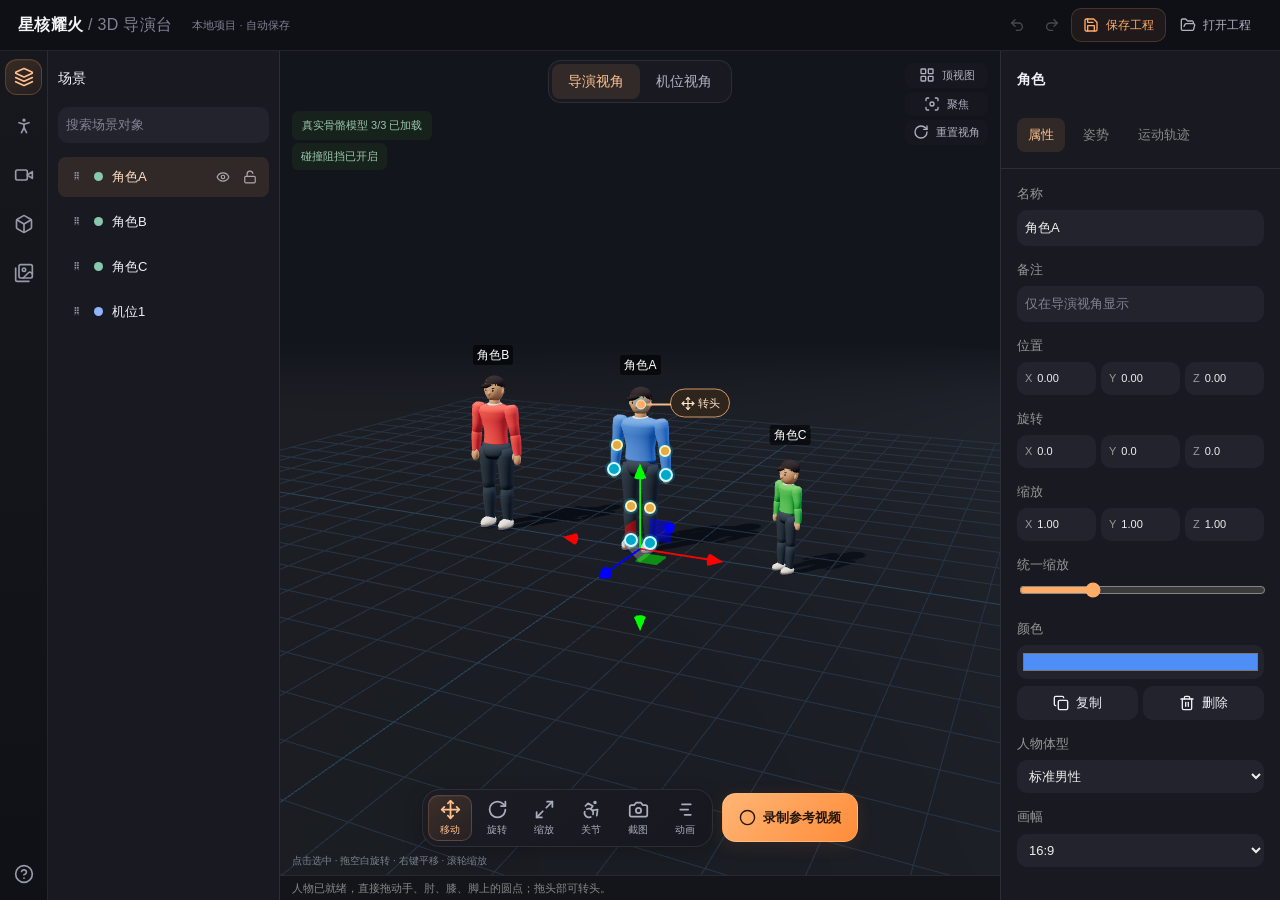
==== index.html @ f8323462 "发布独立的星核耀火 3D 导演台" ====
<!doctype html><html lang="zh-CN"><meta charset="utf-8"><meta name="viewport" content="width=device-width,initial-scale=1"><title>星核耀火 · 3D 导演台</title><meta http-equiv="refresh" content="0;url=./director-studio/"><a href="./director-studio/">打开导演台</a></html>
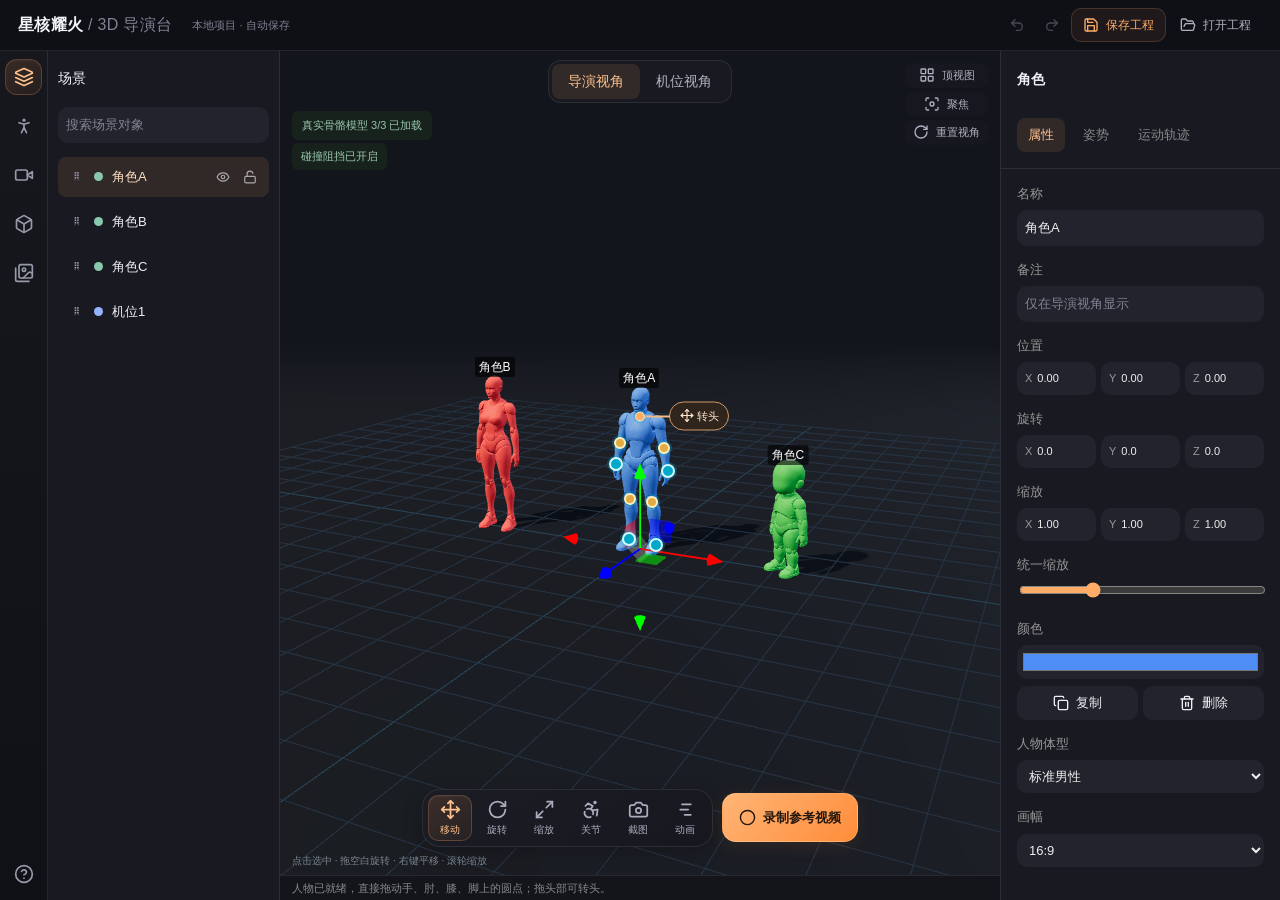
==== commit 006cabfc: "网页版首页直接进入导演台，统一八种细节骨骼模型" ====
--- a/index.html
+++ b/index.html
@@ -1 +1,9 @@
-<!doctype html><html lang="zh-CN"><meta charset="utf-8"><meta name="viewport" content="width=device-width,initial-scale=1"><title>星核耀火 · 3D 导演台</title><meta http-equiv="refresh" content="0;url=./director-studio/"><a href="./director-studio/">打开导演台</a></html>+<!doctype html><html lang="zh-CN"><head><base href="./director-studio/"><meta charset="utf-8"><meta name="viewport" content="width=device-width,initial-scale=1"><title>3D 导演台 · 星核耀火</title><link rel="stylesheet" href="./ui/studio.css"><link rel="stylesheet" href="./ui/brand.css"></head><body>
+<header><span>星核耀火 <span style="color:#7f8293;font-weight:400">/ 3D 导演台</span></span><span class="project-title">本地项目 · 自动保存</span><div class="actions"><button id="undo" title="撤销 ⌘Z">↶</button><button id="redo" title="重做 ⇧⌘Z">↷</button><button id="export-project">保存工程</button><button id="import-project">打开工程</button><input id="project-file" type="file" accept=".json" hidden></div></header>
+<main><nav class="rail"><button data-panel="scene" title="场景" aria-label="场景">▱</button><button data-panel="actors" title="添加角色" aria-label="添加角色">♙</button><button data-panel="cameras" title="添加机位" aria-label="添加机位">▣</button><button data-panel="props" title="道具" aria-label="道具">▧</button><button data-panel="media" title="参考素材" aria-label="参考素材">▨</button><button id="help" title="使用帮助">?</button></nav>
+<aside class="objects"><h2 id="library-title">场景</h2><div id="scene-panel"><input id="search" placeholder="搜索场景对象" aria-label="搜索场景对象"><div id="objects"></div></div><div id="asset-panel" hidden><div id="asset-grid"></div></div><div id="camera-panel" hidden><p>调整导演视角后，点击下方创建机位。</p><button id="add-camera">＋ 取当前视角</button><select id="camera-list" aria-label="选择机位"></select></div><div id="media-panel" hidden><div id="media"></div></div><div hidden><select id="asset"><option value="adult">成人</option></select><button id="add">添加</button></div></aside>
+<section class="workspace"><div id="stage"><div id="collision-state">碰撞检查准备中…</div><div id="model-state" role="status">正在加载真实人物…</div><div id="labels"></div><div class="view-switch segments"><button id="director" aria-pressed="true">导演视角</button><button id="view-camera" aria-pressed="false">机位视角</button></div><div class="view-tools"><button id="top-view">顶视图</button><button id="focus">聚焦</button><button id="reset-view">重置视角</button></div><div id="route-tools" hidden><span id="route-hint"></span><button id="undo-point">撤回一笔</button><button id="finish-route">完成</button><button id="cancel-route">取消</button></div><span id="stage-tip">点击选中 · 拖空白旋转 · 右键平移 · 滚轮缩放</span><div class="floating-tools"><div class="tool-group"><button data-mode="translate" aria-pressed="true" title="移动 W">↖<small>移动</small></button><button data-mode="rotate" title="旋转 E">⟳<small>旋转</small></button><button data-mode="scale" title="缩放 R">⤢<small>缩放</small></button><button id="edit-joints" title="调整人物关节">♙<small>关节</small></button><button id="capture" title="截图">▣<small>截图</small></button><button id="timeline-toggle" title="动画时间轴">◴<small>动画</small></button></div><button id="record" class="record">录制参考视频</button></div><div id="context-menu" hidden></div><div id="joint-handles"></div></div>
+<section id="timeline" hidden><div class="transport"><button id="play">▶ 播放</button><button id="rewind">↺</button><input id="seek" type="range" min="0" max="6" step=".01" value="0" aria-label="播放进度"><output id="clock">0.0 / 6.0 秒</output><button id="timeline-close">收起</button></div><div class="clip-tools"><label>总时长（秒）<input id="total-sec" type="number" min=".2" step=".1"></label><label>片段时长（秒）<input id="clip-sec" type="number" min=".2" step=".1"></label><input id="clip-color" type="color" title="片段颜色" aria-label="片段颜色"><button id="split-clip">分割</button><button id="remove-clip">删除片段</button></div><div id="tracks" class="tracks"></div></section><div id="status" role="status">选中人物 → 姿势 → 拖动手脚控制点；右键可快速切换姿势。</div></section>
+<aside class="inspector"><h2 id="selected-title">角色</h2><div class="inspector-tabs"><button data-tab="properties" aria-pressed="true">属性</button><button data-tab="pose">姿势</button><button data-tab="motion">运动轨迹</button></div><section id="properties-tab"><label>名称<input id="name" maxlength="24"></label><label>备注<input id="note" maxlength="48" placeholder="仅在导演视角显示"></label><label>位置</label><div class="coordinates"><label>X<input id="x" type="number" step=".1"></label><label>Y<input id="y" type="number" step=".1"></label><label>Z<input id="z" type="number" step=".1"></label></div><label>旋转</label><div class="coordinates"><label>X<input id="rx" type="number" step="5"></label><label>Y<input id="ry" type="number" step="5"></label><label>Z<input id="rz" type="number" step="5"></label></div><label>缩放</label><div class="coordinates"><label>X<input id="sx" type="number" step=".1" min=".1"></label><label>Y<input id="sy" type="number" step=".1" min=".1"></label><label>Z<input id="sz" type="number" step=".1" min=".1"></label></div><label>统一缩放<input id="uniform-scale" type="range" min=".2" max="3" step=".01" value="1"></label><label>颜色<input id="actor-color" type="color" value="#4f8ef7"></label><div class="row"><button id="duplicate">复制</button><button id="delete">删除</button></div><div id="actor-tools"><label>人物体型<select id="actor-age"></select></label></div><div id="camera-tools" hidden><label>焦距 <span id="focal-label"></span><input id="focal" type="range" min="16" max="90" value="35"></label><label>注视对象<select id="look-at"></select></label><div id="preview"></div><label>运镜<select id="cam-move"><option value="push">推近</option><option value="pull">拉远</option><option value="slide">横移</option><option value="orbit">环绕</option></select></label><button id="add-shot">添加运镜片段</button><button id="camera-key">记录当前机位到时间轴</button></div><div id="prop-tools" hidden><button id="use-prop" hidden></button><button id="door" hidden>打开车门</button></div><label>画幅<select id="aspect"><option>16:9</option><option>9:16</option><option>1:1</option></select></label></section>
+<section id="pose-tab" hidden><button id="animate-pose">把当前姿势做成动作</button><label>姿势预设</label><div id="pose-grid"></div><div hidden><select id="pose"></select><select id="joint"></select><input id="joint-angle" type="range" min="-160" max="160"></div><div class="pose-help">拖动手、肘、膝、脚圆点调整姿势，拖头部圆点转头；下方滑块可精确微调。</div><button id="reset-pose">重置为站立</button><div id="joint-controls"></div></section>
+<section id="motion-tab" hidden><div id="motion-tools"><button id="draw-route">铅笔画轨迹</button><p>按住地面画路线，松开可续画，点完成保存。</p><div class="coordinates two"><label>开始（秒）<input id="begin" type="number" min="0" step=".1"></label><label>用时（秒）<input id="seconds" type="number" min=".2" step=".1"></label></div><button id="clear-route">清除路线</button></div></section></aside></main><script type="module" src="./studio.js?v=detail1"></script></body></html>
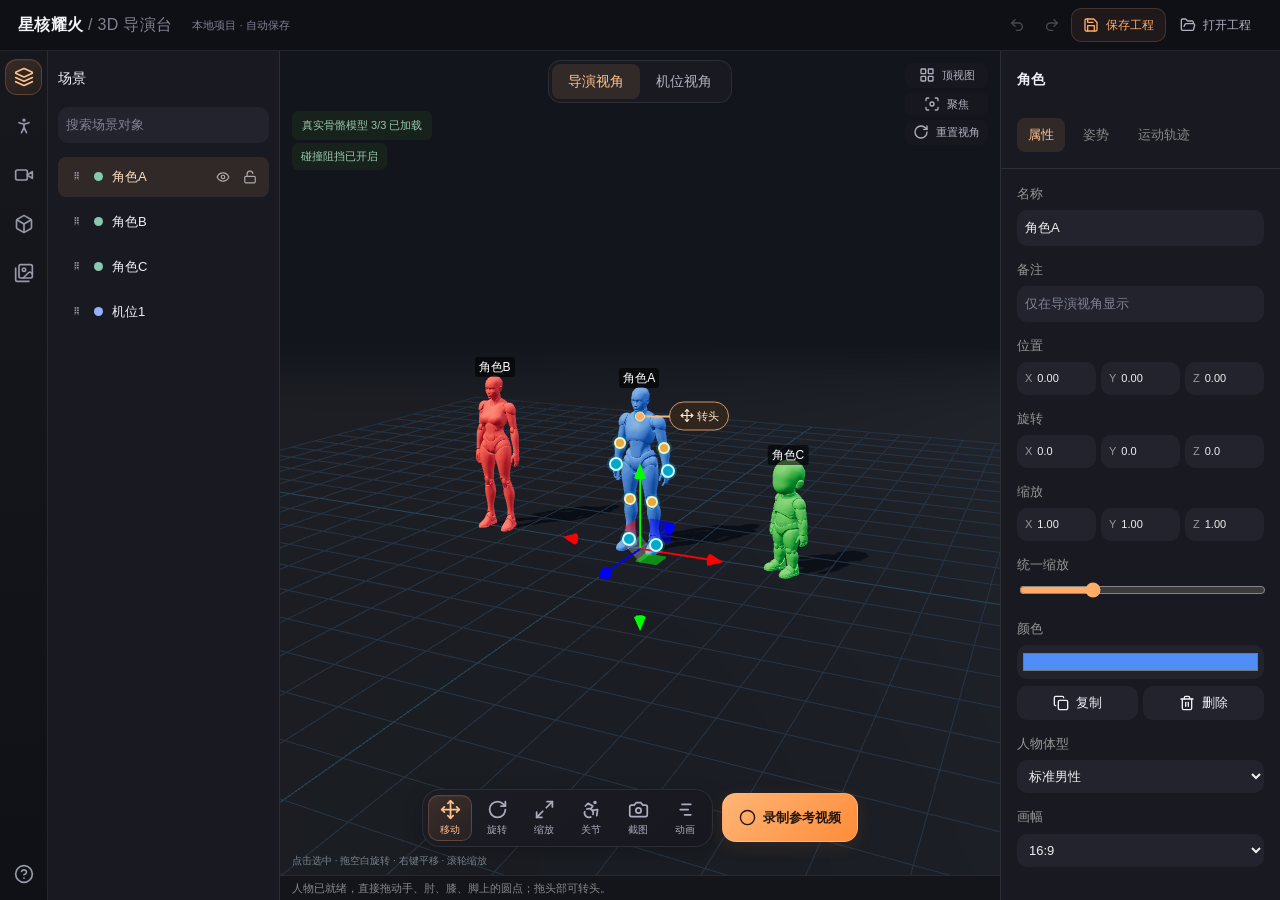
==== commit 4c12dbae: "修复姿势切换误回退，改善人物走位、缩放及右键操作" ====
--- a/index.html
+++ b/index.html
@@ -6,4 +6,4 @@
 <section id="timeline" hidden><div class="transport"><button id="play">▶ 播放</button><button id="rewind">↺</button><input id="seek" type="range" min="0" max="6" step=".01" value="0" aria-label="播放进度"><output id="clock">0.0 / 6.0 秒</output><button id="timeline-close">收起</button></div><div class="clip-tools"><label>总时长（秒）<input id="total-sec" type="number" min=".2" step=".1"></label><label>片段时长（秒）<input id="clip-sec" type="number" min=".2" step=".1"></label><input id="clip-color" type="color" title="片段颜色" aria-label="片段颜色"><button id="split-clip">分割</button><button id="remove-clip">删除片段</button></div><div id="tracks" class="tracks"></div></section><div id="status" role="status">选中人物 → 姿势 → 拖动手脚控制点；右键可快速切换姿势。</div></section>
 <aside class="inspector"><h2 id="selected-title">角色</h2><div class="inspector-tabs"><button data-tab="properties" aria-pressed="true">属性</button><button data-tab="pose">姿势</button><button data-tab="motion">运动轨迹</button></div><section id="properties-tab"><label>名称<input id="name" maxlength="24"></label><label>备注<input id="note" maxlength="48" placeholder="仅在导演视角显示"></label><label>位置</label><div class="coordinates"><label>X<input id="x" type="number" step=".1"></label><label>Y<input id="y" type="number" step=".1"></label><label>Z<input id="z" type="number" step=".1"></label></div><label>旋转</label><div class="coordinates"><label>X<input id="rx" type="number" step="5"></label><label>Y<input id="ry" type="number" step="5"></label><label>Z<input id="rz" type="number" step="5"></label></div><label>缩放</label><div class="coordinates"><label>X<input id="sx" type="number" step=".1" min=".1"></label><label>Y<input id="sy" type="number" step=".1" min=".1"></label><label>Z<input id="sz" type="number" step=".1" min=".1"></label></div><label>统一缩放<input id="uniform-scale" type="range" min=".2" max="3" step=".01" value="1"></label><label>颜色<input id="actor-color" type="color" value="#4f8ef7"></label><div class="row"><button id="duplicate">复制</button><button id="delete">删除</button></div><div id="actor-tools"><label>人物体型<select id="actor-age"></select></label></div><div id="camera-tools" hidden><label>焦距 <span id="focal-label"></span><input id="focal" type="range" min="16" max="90" value="35"></label><label>注视对象<select id="look-at"></select></label><div id="preview"></div><label>运镜<select id="cam-move"><option value="push">推近</option><option value="pull">拉远</option><option value="slide">横移</option><option value="orbit">环绕</option></select></label><button id="add-shot">添加运镜片段</button><button id="camera-key">记录当前机位到时间轴</button></div><div id="prop-tools" hidden><button id="use-prop" hidden></button><button id="door" hidden>打开车门</button></div><label>画幅<select id="aspect"><option>16:9</option><option>9:16</option><option>1:1</option></select></label></section>
 <section id="pose-tab" hidden><button id="animate-pose">把当前姿势做成动作</button><label>姿势预设</label><div id="pose-grid"></div><div hidden><select id="pose"></select><select id="joint"></select><input id="joint-angle" type="range" min="-160" max="160"></div><div class="pose-help">拖动手、肘、膝、脚圆点调整姿势，拖头部圆点转头；下方滑块可精确微调。</div><button id="reset-pose">重置为站立</button><div id="joint-controls"></div></section>
-<section id="motion-tab" hidden><div id="motion-tools"><button id="draw-route">铅笔画轨迹</button><p>按住地面画路线，松开可续画，点完成保存。</p><div class="coordinates two"><label>开始（秒）<input id="begin" type="number" min="0" step=".1"></label><label>用时（秒）<input id="seconds" type="number" min=".2" step=".1"></label></div><button id="clear-route">清除路线</button></div></section></aside></main><script type="module" src="./studio.js?v=detail1"></script></body></html>
+<section id="motion-tab" hidden><div id="motion-tools"><button id="draw-route">铅笔画轨迹</button><p>按住地面画路线，松开可续画，点完成保存。</p><div class="coordinates two"><label>开始（秒）<input id="begin" type="number" min="0" step=".1"></label><label>用时（秒）<input id="seconds" type="number" min=".2" step=".1"></label></div><button id="clear-route">清除路线</button></div></section></aside></main><script type="module" src="./studio.js?v=posefix2"></script></body></html>
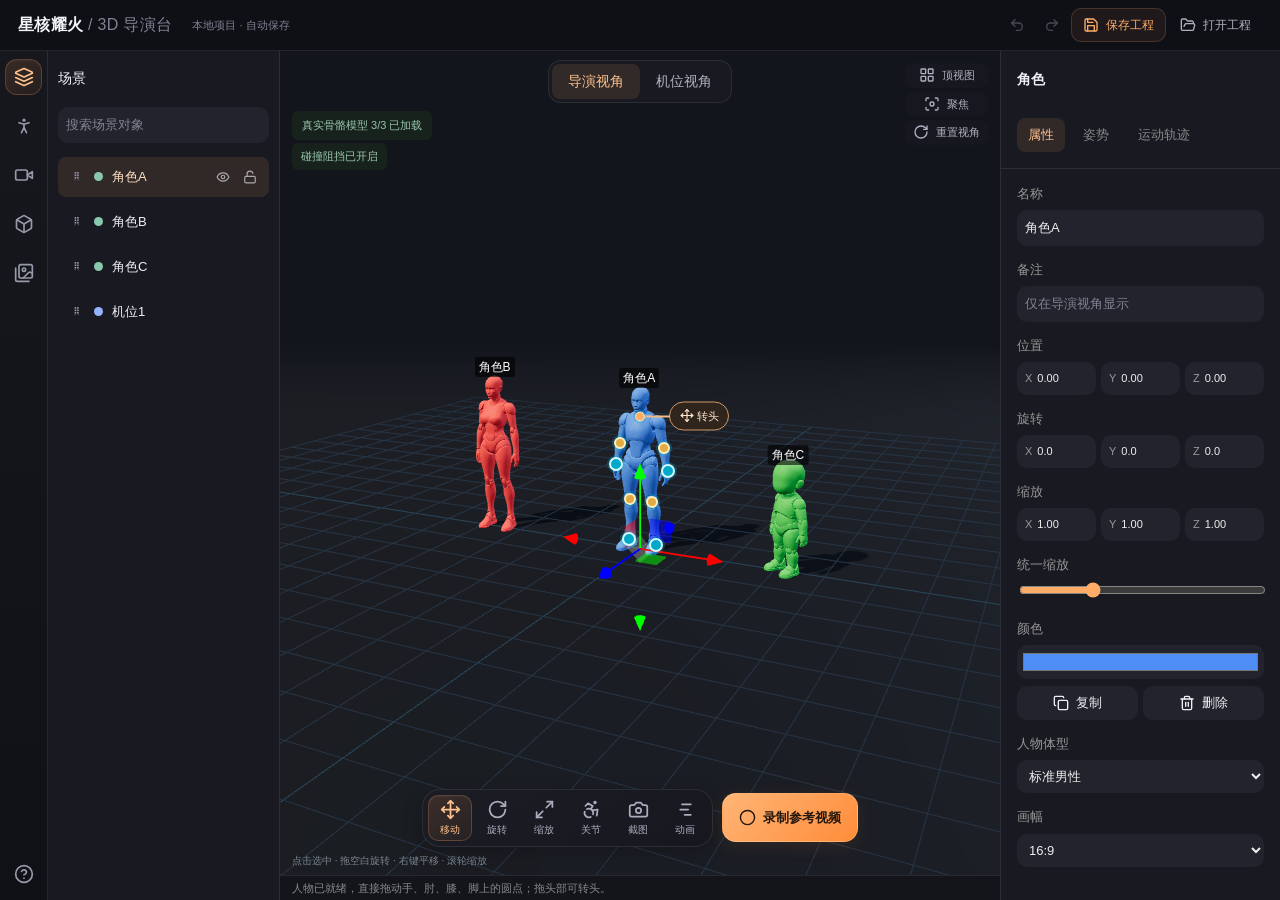
==== commit 1ae9b3f6: "恢复人物中心三轴旋转，校正抱臂手掌碰撞与行走脚底接触" ====
--- a/index.html
+++ b/index.html
@@ -6,4 +6,4 @@
 <section id="timeline" hidden><div class="transport"><button id="play">▶ 播放</button><button id="rewind">↺</button><input id="seek" type="range" min="0" max="6" step=".01" value="0" aria-label="播放进度"><output id="clock">0.0 / 6.0 秒</output><button id="timeline-close">收起</button></div><div class="clip-tools"><label>总时长（秒）<input id="total-sec" type="number" min=".2" step=".1"></label><label>片段时长（秒）<input id="clip-sec" type="number" min=".2" step=".1"></label><input id="clip-color" type="color" title="片段颜色" aria-label="片段颜色"><button id="split-clip">分割</button><button id="remove-clip">删除片段</button></div><div id="tracks" class="tracks"></div></section><div id="status" role="status">选中人物 → 姿势 → 拖动手脚控制点；右键可快速切换姿势。</div></section>
 <aside class="inspector"><h2 id="selected-title">角色</h2><div class="inspector-tabs"><button data-tab="properties" aria-pressed="true">属性</button><button data-tab="pose">姿势</button><button data-tab="motion">运动轨迹</button></div><section id="properties-tab"><label>名称<input id="name" maxlength="24"></label><label>备注<input id="note" maxlength="48" placeholder="仅在导演视角显示"></label><label>位置</label><div class="coordinates"><label>X<input id="x" type="number" step=".1"></label><label>Y<input id="y" type="number" step=".1"></label><label>Z<input id="z" type="number" step=".1"></label></div><label>旋转</label><div class="coordinates"><label>X<input id="rx" type="number" step="5"></label><label>Y<input id="ry" type="number" step="5"></label><label>Z<input id="rz" type="number" step="5"></label></div><label>缩放</label><div class="coordinates"><label>X<input id="sx" type="number" step=".1" min=".1"></label><label>Y<input id="sy" type="number" step=".1" min=".1"></label><label>Z<input id="sz" type="number" step=".1" min=".1"></label></div><label>统一缩放<input id="uniform-scale" type="range" min=".2" max="3" step=".01" value="1"></label><label>颜色<input id="actor-color" type="color" value="#4f8ef7"></label><div class="row"><button id="duplicate">复制</button><button id="delete">删除</button></div><div id="actor-tools"><label>人物体型<select id="actor-age"></select></label></div><div id="camera-tools" hidden><label>焦距 <span id="focal-label"></span><input id="focal" type="range" min="16" max="90" value="35"></label><label>注视对象<select id="look-at"></select></label><div id="preview"></div><label>运镜<select id="cam-move"><option value="push">推近</option><option value="pull">拉远</option><option value="slide">横移</option><option value="orbit">环绕</option></select></label><button id="add-shot">添加运镜片段</button><button id="camera-key">记录当前机位到时间轴</button></div><div id="prop-tools" hidden><button id="use-prop" hidden></button><button id="door" hidden>打开车门</button></div><label>画幅<select id="aspect"><option>16:9</option><option>9:16</option><option>1:1</option></select></label></section>
 <section id="pose-tab" hidden><button id="animate-pose">把当前姿势做成动作</button><label>姿势预设</label><div id="pose-grid"></div><div hidden><select id="pose"></select><select id="joint"></select><input id="joint-angle" type="range" min="-160" max="160"></div><div class="pose-help">拖动手、肘、膝、脚圆点调整姿势，拖头部圆点转头；下方滑块可精确微调。</div><button id="reset-pose">重置为站立</button><div id="joint-controls"></div></section>
-<section id="motion-tab" hidden><div id="motion-tools"><button id="draw-route">铅笔画轨迹</button><p>按住地面画路线，松开可续画，点完成保存。</p><div class="coordinates two"><label>开始（秒）<input id="begin" type="number" min="0" step=".1"></label><label>用时（秒）<input id="seconds" type="number" min=".2" step=".1"></label></div><button id="clear-route">清除路线</button></div></section></aside></main><script type="module" src="./studio.js?v=posefix2"></script></body></html>
+<section id="motion-tab" hidden><div id="motion-tools"><button id="draw-route">铅笔画轨迹</button><p>按住地面画路线，松开可续画，点完成保存。</p><div class="coordinates two"><label>开始（秒）<input id="begin" type="number" min="0" step=".1"></label><label>用时（秒）<input id="seconds" type="number" min=".2" step=".1"></label></div><button id="clear-route">清除路线</button></div></section></aside></main><script type="module" src="./studio.js?v=gait3"></script></body></html>
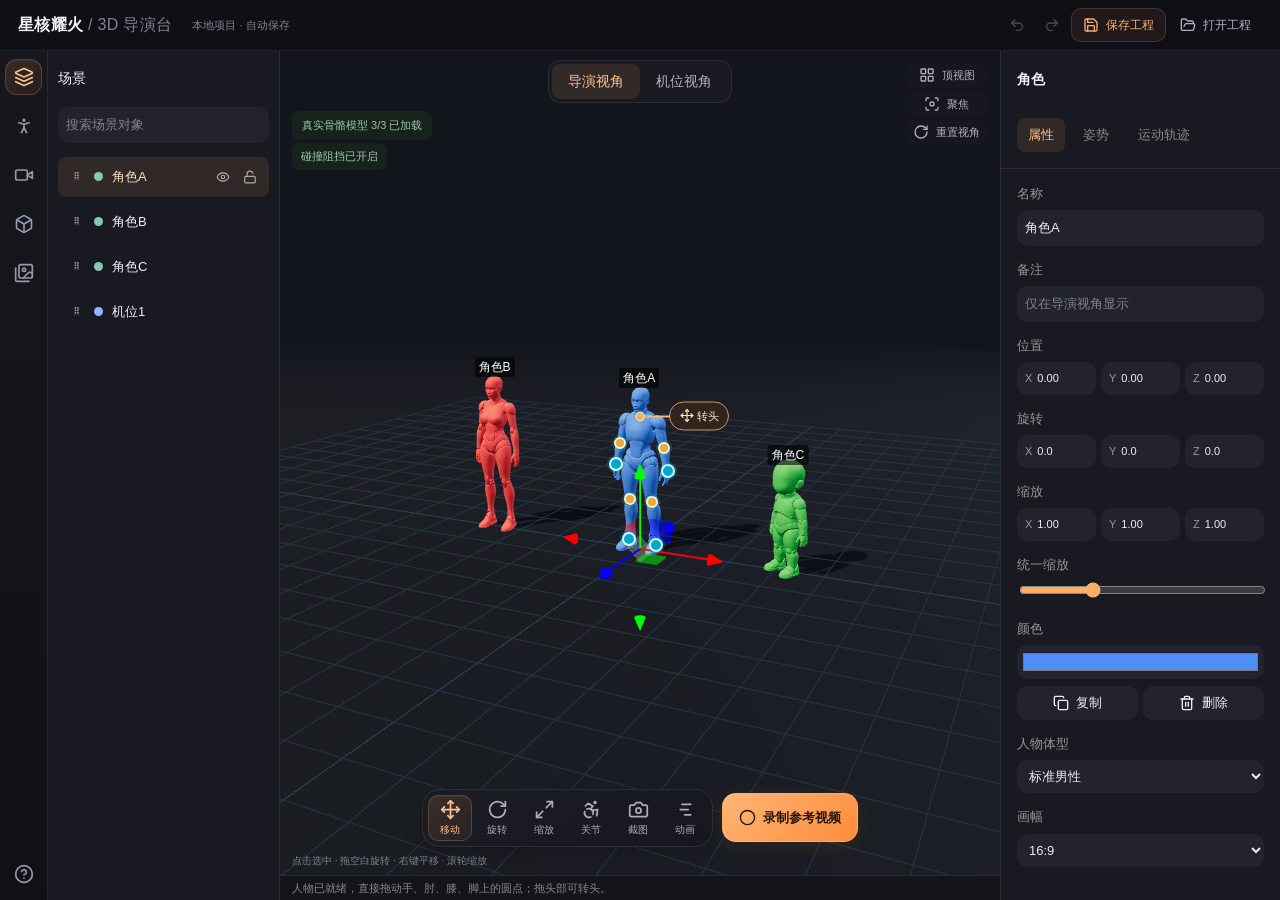
==== commit 49458628: "以胸部坐标和多轴约束限制人物极端后伸，替换自由旋转拖动求解" ====
--- a/index.html
+++ b/index.html
@@ -6,4 +6,4 @@
 <section id="timeline" hidden><div class="transport"><button id="play">▶ 播放</button><button id="rewind">↺</button><input id="seek" type="range" min="0" max="6" step=".01" value="0" aria-label="播放进度"><output id="clock">0.0 / 6.0 秒</output><button id="timeline-close">收起</button></div><div class="clip-tools"><label>总时长（秒）<input id="total-sec" type="number" min=".2" step=".1"></label><label>片段时长（秒）<input id="clip-sec" type="number" min=".2" step=".1"></label><input id="clip-color" type="color" title="片段颜色" aria-label="片段颜色"><button id="split-clip">分割</button><button id="remove-clip">删除片段</button></div><div id="tracks" class="tracks"></div></section><div id="status" role="status">选中人物 → 姿势 → 拖动手脚控制点；右键可快速切换姿势。</div></section>
 <aside class="inspector"><h2 id="selected-title">角色</h2><div class="inspector-tabs"><button data-tab="properties" aria-pressed="true">属性</button><button data-tab="pose">姿势</button><button data-tab="motion">运动轨迹</button></div><section id="properties-tab"><label>名称<input id="name" maxlength="24"></label><label>备注<input id="note" maxlength="48" placeholder="仅在导演视角显示"></label><label>位置</label><div class="coordinates"><label>X<input id="x" type="number" step=".1"></label><label>Y<input id="y" type="number" step=".1"></label><label>Z<input id="z" type="number" step=".1"></label></div><label>旋转</label><div class="coordinates"><label>X<input id="rx" type="number" step="5"></label><label>Y<input id="ry" type="number" step="5"></label><label>Z<input id="rz" type="number" step="5"></label></div><label>缩放</label><div class="coordinates"><label>X<input id="sx" type="number" step=".1" min=".1"></label><label>Y<input id="sy" type="number" step=".1" min=".1"></label><label>Z<input id="sz" type="number" step=".1" min=".1"></label></div><label>统一缩放<input id="uniform-scale" type="range" min=".2" max="3" step=".01" value="1"></label><label>颜色<input id="actor-color" type="color" value="#4f8ef7"></label><div class="row"><button id="duplicate">复制</button><button id="delete">删除</button></div><div id="actor-tools"><label>人物体型<select id="actor-age"></select></label></div><div id="camera-tools" hidden><label>焦距 <span id="focal-label"></span><input id="focal" type="range" min="16" max="90" value="35"></label><label>注视对象<select id="look-at"></select></label><div id="preview"></div><label>运镜<select id="cam-move"><option value="push">推近</option><option value="pull">拉远</option><option value="slide">横移</option><option value="orbit">环绕</option></select></label><button id="add-shot">添加运镜片段</button><button id="camera-key">记录当前机位到时间轴</button></div><div id="prop-tools" hidden><button id="use-prop" hidden></button><button id="door" hidden>打开车门</button></div><label>画幅<select id="aspect"><option>16:9</option><option>9:16</option><option>1:1</option></select></label></section>
 <section id="pose-tab" hidden><button id="animate-pose">把当前姿势做成动作</button><label>姿势预设</label><div id="pose-grid"></div><div hidden><select id="pose"></select><select id="joint"></select><input id="joint-angle" type="range" min="-160" max="160"></div><div class="pose-help">拖动手、肘、膝、脚圆点调整姿势，拖头部圆点转头；下方滑块可精确微调。</div><button id="reset-pose">重置为站立</button><div id="joint-controls"></div></section>
-<section id="motion-tab" hidden><div id="motion-tools"><button id="draw-route">铅笔画轨迹</button><p>按住地面画路线，松开可续画，点完成保存。</p><div class="coordinates two"><label>开始（秒）<input id="begin" type="number" min="0" step=".1"></label><label>用时（秒）<input id="seconds" type="number" min=".2" step=".1"></label></div><button id="clear-route">清除路线</button></div></section></aside></main><script type="module" src="./studio.js?v=gait3"></script></body></html>
+<section id="motion-tab" hidden><div id="motion-tools"><button id="draw-route">铅笔画轨迹</button><p>按住地面画路线，松开可续画，点完成保存。</p><div class="coordinates two"><label>开始（秒）<input id="begin" type="number" min="0" step=".1"></label><label>用时（秒）<input id="seconds" type="number" min=".2" step=".1"></label></div><button id="clear-route">清除路线</button></div></section></aside></main><script type="module" src="./studio.js?v=reach4"></script></body></html>
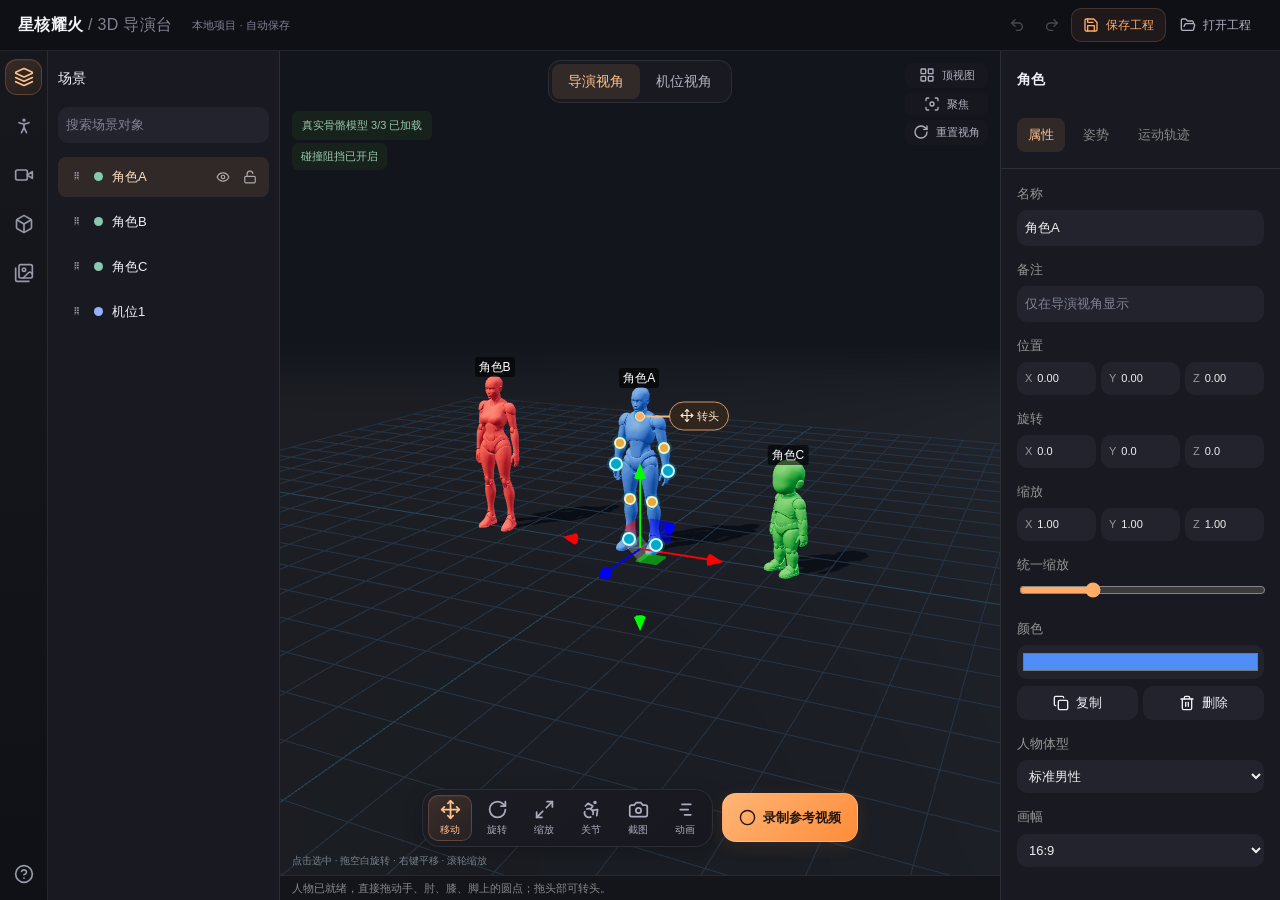
==== commit 8289e1cb: "修正混合权重区域的挤压拉伸，并分散肩臂轴向扭转" ====
--- a/index.html
+++ b/index.html
@@ -6,4 +6,4 @@
 <section id="timeline" hidden><div class="transport"><button id="play">▶ 播放</button><button id="rewind">↺</button><input id="seek" type="range" min="0" max="6" step=".01" value="0" aria-label="播放进度"><output id="clock">0.0 / 6.0 秒</output><button id="timeline-close">收起</button></div><div class="clip-tools"><label>总时长（秒）<input id="total-sec" type="number" min=".2" step=".1"></label><label>片段时长（秒）<input id="clip-sec" type="number" min=".2" step=".1"></label><input id="clip-color" type="color" title="片段颜色" aria-label="片段颜色"><button id="split-clip">分割</button><button id="remove-clip">删除片段</button></div><div id="tracks" class="tracks"></div></section><div id="status" role="status">选中人物 → 姿势 → 拖动手脚控制点；右键可快速切换姿势。</div></section>
 <aside class="inspector"><h2 id="selected-title">角色</h2><div class="inspector-tabs"><button data-tab="properties" aria-pressed="true">属性</button><button data-tab="pose">姿势</button><button data-tab="motion">运动轨迹</button></div><section id="properties-tab"><label>名称<input id="name" maxlength="24"></label><label>备注<input id="note" maxlength="48" placeholder="仅在导演视角显示"></label><label>位置</label><div class="coordinates"><label>X<input id="x" type="number" step=".1"></label><label>Y<input id="y" type="number" step=".1"></label><label>Z<input id="z" type="number" step=".1"></label></div><label>旋转</label><div class="coordinates"><label>X<input id="rx" type="number" step="5"></label><label>Y<input id="ry" type="number" step="5"></label><label>Z<input id="rz" type="number" step="5"></label></div><label>缩放</label><div class="coordinates"><label>X<input id="sx" type="number" step=".1" min=".1"></label><label>Y<input id="sy" type="number" step=".1" min=".1"></label><label>Z<input id="sz" type="number" step=".1" min=".1"></label></div><label>统一缩放<input id="uniform-scale" type="range" min=".2" max="3" step=".01" value="1"></label><label>颜色<input id="actor-color" type="color" value="#4f8ef7"></label><div class="row"><button id="duplicate">复制</button><button id="delete">删除</button></div><div id="actor-tools"><label>人物体型<select id="actor-age"></select></label></div><div id="camera-tools" hidden><label>焦距 <span id="focal-label"></span><input id="focal" type="range" min="16" max="90" value="35"></label><label>注视对象<select id="look-at"></select></label><div id="preview"></div><label>运镜<select id="cam-move"><option value="push">推近</option><option value="pull">拉远</option><option value="slide">横移</option><option value="orbit">环绕</option></select></label><button id="add-shot">添加运镜片段</button><button id="camera-key">记录当前机位到时间轴</button></div><div id="prop-tools" hidden><button id="use-prop" hidden></button><button id="door" hidden>打开车门</button></div><label>画幅<select id="aspect"><option>16:9</option><option>9:16</option><option>1:1</option></select></label></section>
 <section id="pose-tab" hidden><button id="animate-pose">把当前姿势做成动作</button><label>姿势预设</label><div id="pose-grid"></div><div hidden><select id="pose"></select><select id="joint"></select><input id="joint-angle" type="range" min="-160" max="160"></div><div class="pose-help">拖动手、肘、膝、脚圆点调整姿势，拖头部圆点转头；下方滑块可精确微调。</div><button id="reset-pose">重置为站立</button><div id="joint-controls"></div></section>
-<section id="motion-tab" hidden><div id="motion-tools"><button id="draw-route">铅笔画轨迹</button><p>按住地面画路线，松开可续画，点完成保存。</p><div class="coordinates two"><label>开始（秒）<input id="begin" type="number" min="0" step=".1"></label><label>用时（秒）<input id="seconds" type="number" min=".2" step=".1"></label></div><button id="clear-route">清除路线</button></div></section></aside></main><script type="module" src="./studio.js?v=reach4"></script></body></html>
+<section id="motion-tab" hidden><div id="motion-tools"><button id="draw-route">铅笔画轨迹</button><p>按住地面画路线，松开可续画，点完成保存。</p><div class="coordinates two"><label>开始（秒）<input id="begin" type="number" min="0" step=".1"></label><label>用时（秒）<input id="seconds" type="number" min=".2" step=".1"></label></div><button id="clear-route">清除路线</button></div></section></aside></main><script type="module" src="./studio.js?v=skin5"></script></body></html>
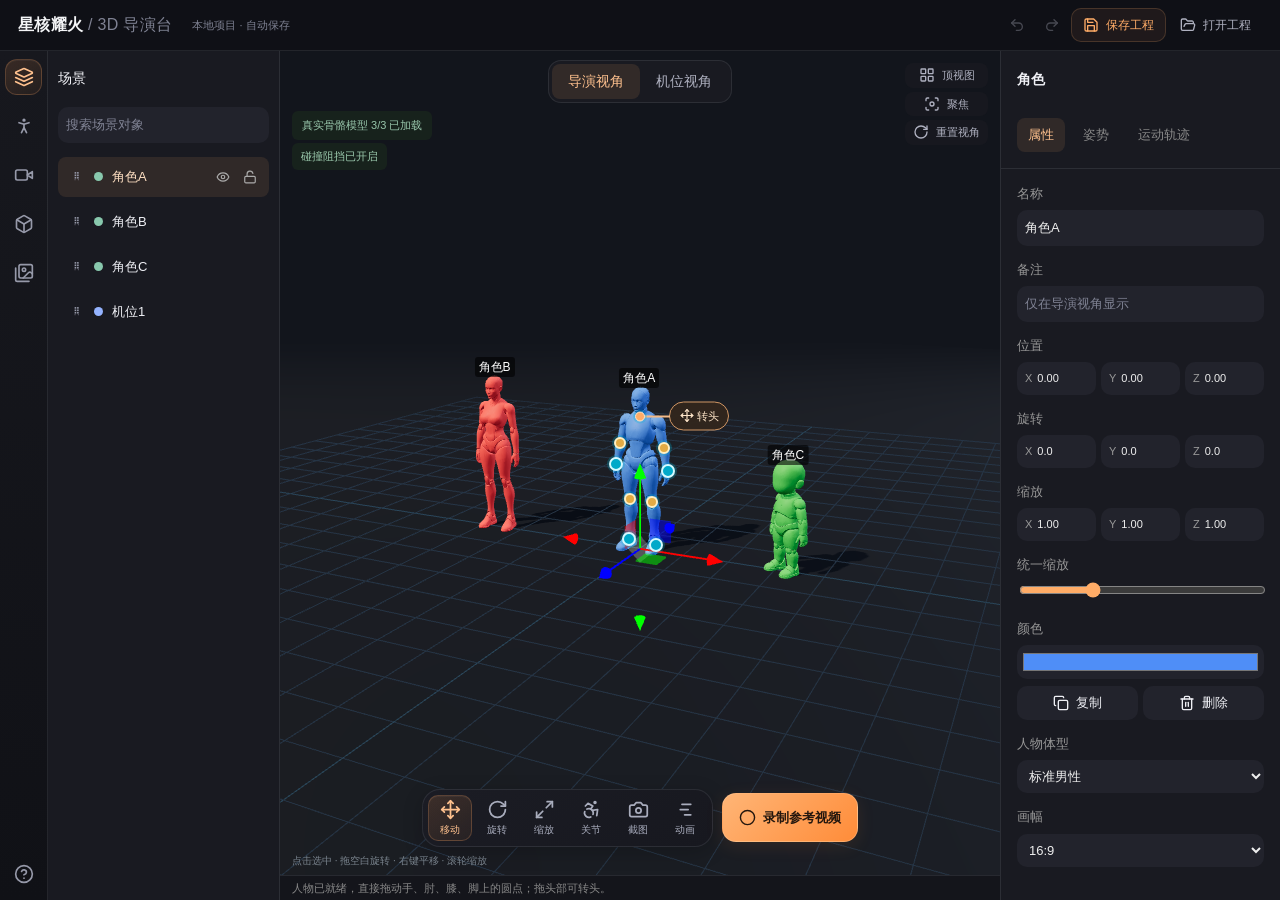
==== commit b3ffd391: "平滑肩窝网格和骨骼权重，改善抬臂接缝" ====
--- a/index.html
+++ b/index.html
@@ -6,4 +6,4 @@
 <section id="timeline" hidden><div class="transport"><button id="play">▶ 播放</button><button id="rewind">↺</button><input id="seek" type="range" min="0" max="6" step=".01" value="0" aria-label="播放进度"><output id="clock">0.0 / 6.0 秒</output><button id="timeline-close">收起</button></div><div class="clip-tools"><label>总时长（秒）<input id="total-sec" type="number" min=".2" step=".1"></label><label>片段时长（秒）<input id="clip-sec" type="number" min=".2" step=".1"></label><input id="clip-color" type="color" title="片段颜色" aria-label="片段颜色"><button id="split-clip">分割</button><button id="remove-clip">删除片段</button></div><div id="tracks" class="tracks"></div></section><div id="status" role="status">选中人物 → 姿势 → 拖动手脚控制点；右键可快速切换姿势。</div></section>
 <aside class="inspector"><h2 id="selected-title">角色</h2><div class="inspector-tabs"><button data-tab="properties" aria-pressed="true">属性</button><button data-tab="pose">姿势</button><button data-tab="motion">运动轨迹</button></div><section id="properties-tab"><label>名称<input id="name" maxlength="24"></label><label>备注<input id="note" maxlength="48" placeholder="仅在导演视角显示"></label><label>位置</label><div class="coordinates"><label>X<input id="x" type="number" step=".1"></label><label>Y<input id="y" type="number" step=".1"></label><label>Z<input id="z" type="number" step=".1"></label></div><label>旋转</label><div class="coordinates"><label>X<input id="rx" type="number" step="5"></label><label>Y<input id="ry" type="number" step="5"></label><label>Z<input id="rz" type="number" step="5"></label></div><label>缩放</label><div class="coordinates"><label>X<input id="sx" type="number" step=".1" min=".1"></label><label>Y<input id="sy" type="number" step=".1" min=".1"></label><label>Z<input id="sz" type="number" step=".1" min=".1"></label></div><label>统一缩放<input id="uniform-scale" type="range" min=".2" max="3" step=".01" value="1"></label><label>颜色<input id="actor-color" type="color" value="#4f8ef7"></label><div class="row"><button id="duplicate">复制</button><button id="delete">删除</button></div><div id="actor-tools"><label>人物体型<select id="actor-age"></select></label></div><div id="camera-tools" hidden><label>焦距 <span id="focal-label"></span><input id="focal" type="range" min="16" max="90" value="35"></label><label>注视对象<select id="look-at"></select></label><div id="preview"></div><label>运镜<select id="cam-move"><option value="push">推近</option><option value="pull">拉远</option><option value="slide">横移</option><option value="orbit">环绕</option></select></label><button id="add-shot">添加运镜片段</button><button id="camera-key">记录当前机位到时间轴</button></div><div id="prop-tools" hidden><button id="use-prop" hidden></button><button id="door" hidden>打开车门</button></div><label>画幅<select id="aspect"><option>16:9</option><option>9:16</option><option>1:1</option></select></label></section>
 <section id="pose-tab" hidden><button id="animate-pose">把当前姿势做成动作</button><label>姿势预设</label><div id="pose-grid"></div><div hidden><select id="pose"></select><select id="joint"></select><input id="joint-angle" type="range" min="-160" max="160"></div><div class="pose-help">拖动手、肘、膝、脚圆点调整姿势，拖头部圆点转头；下方滑块可精确微调。</div><button id="reset-pose">重置为站立</button><div id="joint-controls"></div></section>
-<section id="motion-tab" hidden><div id="motion-tools"><button id="draw-route">铅笔画轨迹</button><p>按住地面画路线，松开可续画，点完成保存。</p><div class="coordinates two"><label>开始（秒）<input id="begin" type="number" min="0" step=".1"></label><label>用时（秒）<input id="seconds" type="number" min=".2" step=".1"></label></div><button id="clear-route">清除路线</button></div></section></aside></main><script type="module" src="./studio.js?v=skin5"></script></body></html>
+<section id="motion-tab" hidden><div id="motion-tools"><button id="draw-route">铅笔画轨迹</button><p>按住地面画路线，松开可续画，点完成保存。</p><div class="coordinates two"><label>开始（秒）<input id="begin" type="number" min="0" step=".1"></label><label>用时（秒）<input id="seconds" type="number" min=".2" step=".1"></label></div><button id="clear-route">清除路线</button></div></section></aside></main><script type="module" src="./studio.js?v=socket6"></script></body></html>
